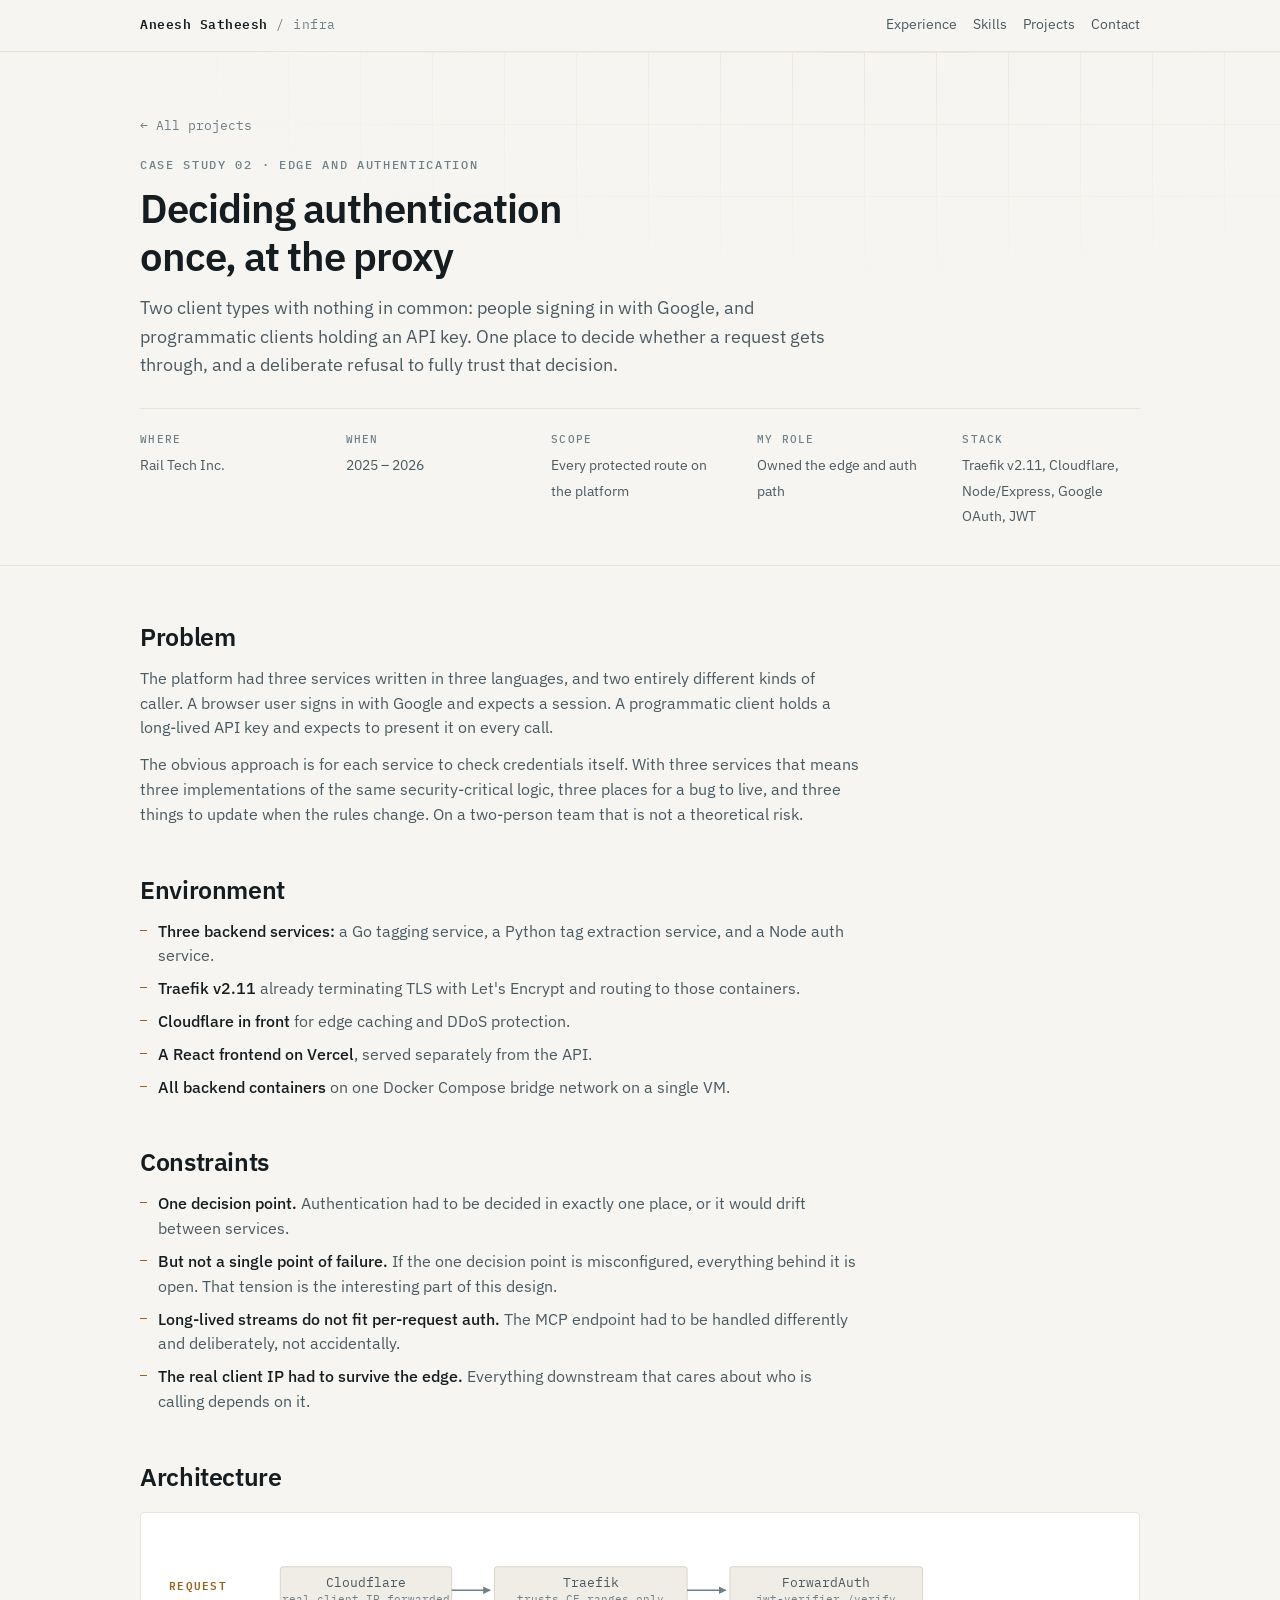
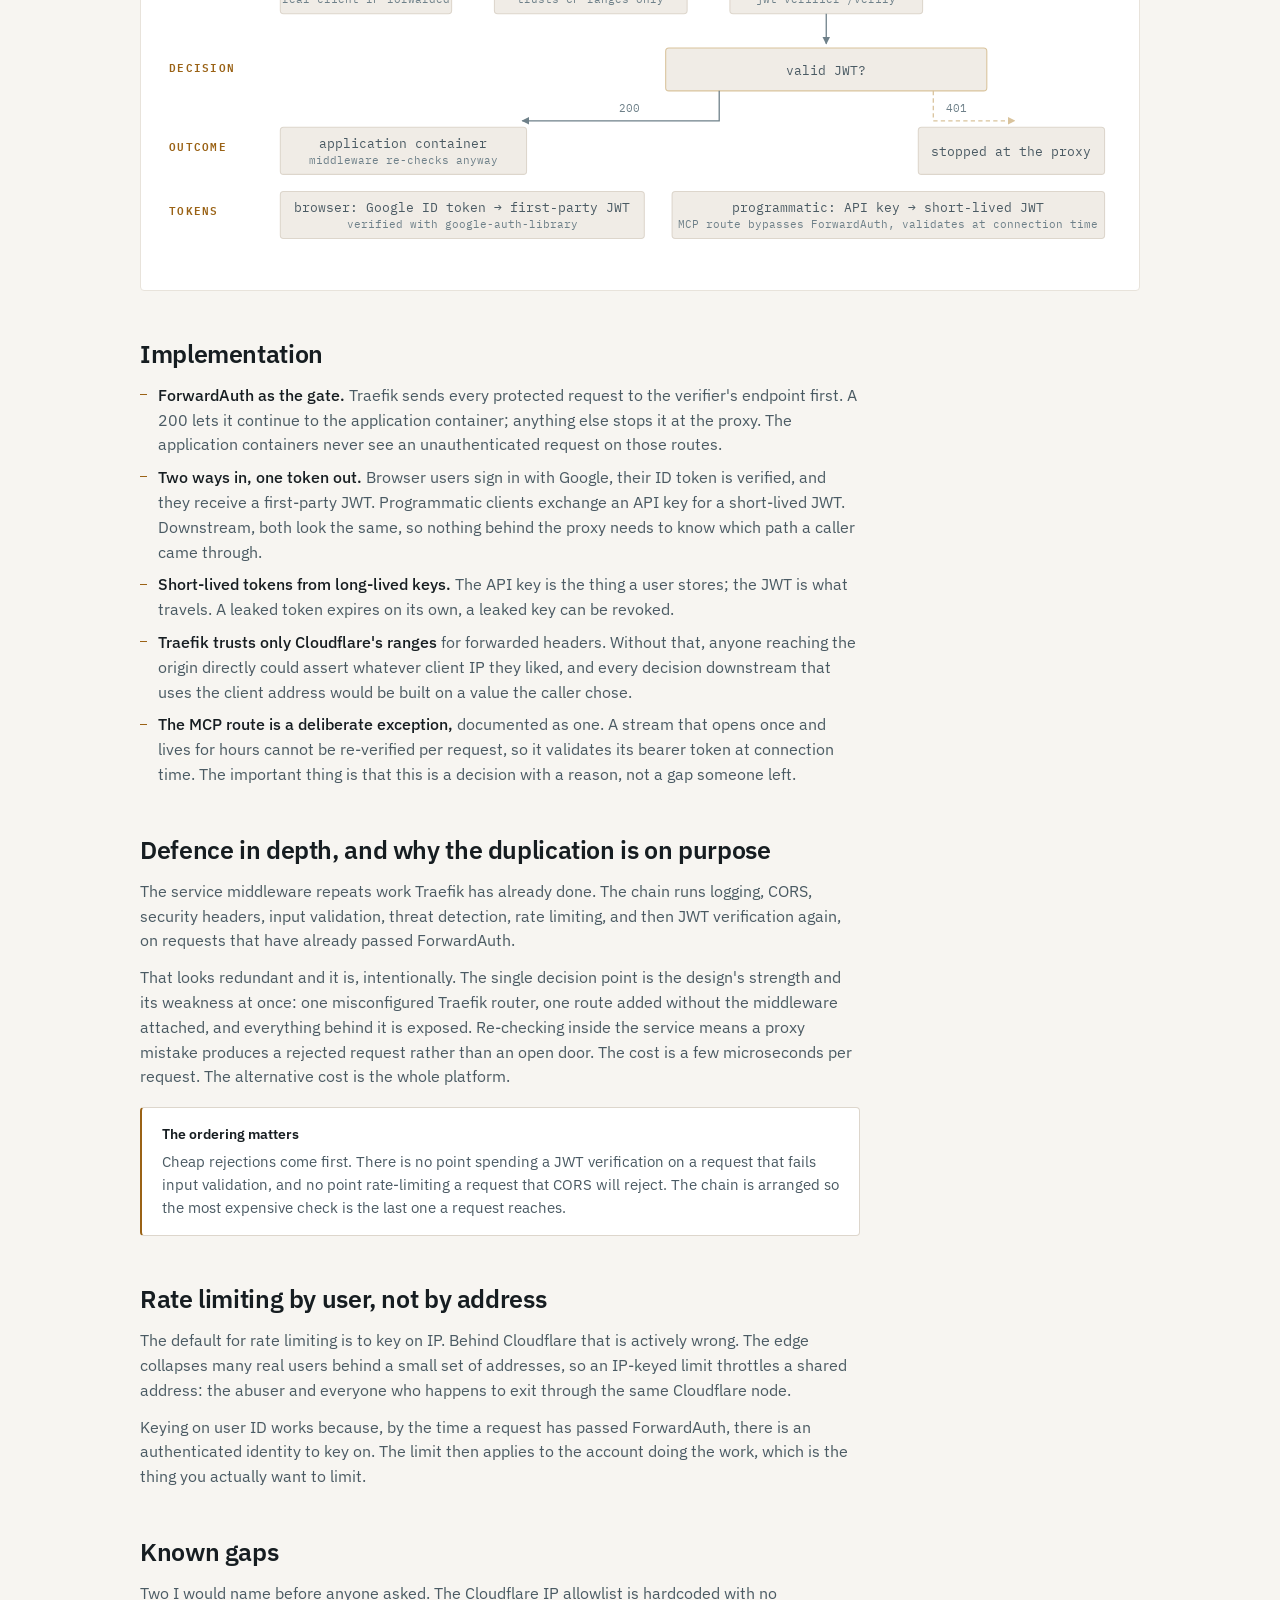
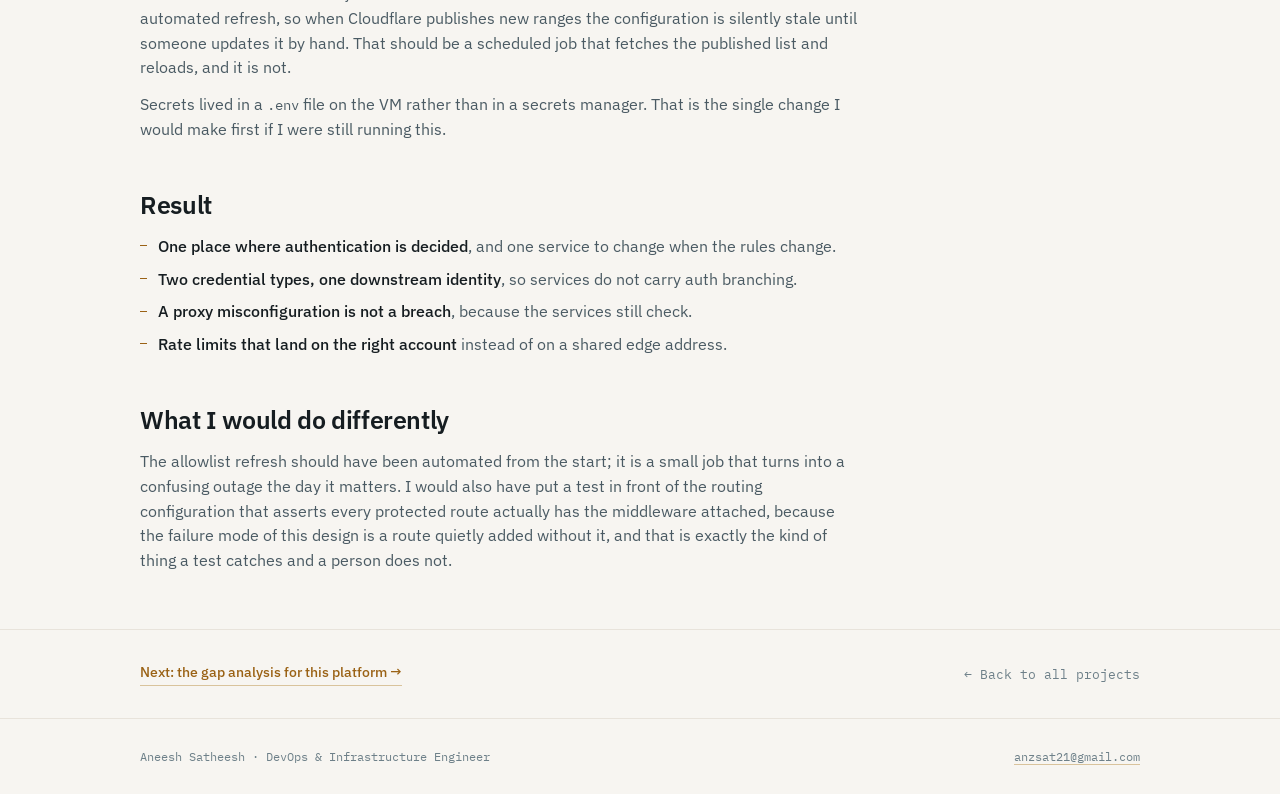
==== case-studies/edge-auth.html @ 5789ad3b "Rewrite portfolio v2" ====
<!doctype html>
<html lang="en">
<head>
<meta charset="utf-8">
<meta name="viewport" content="width=device-width, initial-scale=1, viewport-fit=cover">
<title>Edge-to-service authentication — Aneesh Satheesh</title>
<meta name="description" content="Case study: authenticating browser users and programmatic clients once at the proxy with Traefik ForwardAuth, behind Cloudflare, without trusting the edge blindly.">
<link rel="icon" href="data:image/svg+xml,%3Csvg xmlns='http://www.w3.org/2000/svg' viewBox='0 0 32 32'%3E%3Crect width='32' height='32' rx='5' fill='%230e1418'/%3E%3Cpath d='M7 11l5 5-5 5' fill='none' stroke='%23e0a458' stroke-width='2.4' stroke-linecap='round' stroke-linejoin='round'/%3E%3Cpath d='M15 21h10' stroke='%23e0a458' stroke-width='2.4' stroke-linecap='round'/%3E%3C/svg%3E">
<link rel="preconnect" href="https://fonts.googleapis.com">
<link rel="preconnect" href="https://fonts.gstatic.com" crossorigin>
<link rel="stylesheet" href="https://fonts.googleapis.com/css2?family=IBM+Plex+Mono:wght@400;500;600&family=IBM+Plex+Sans:wght@400;500;600;700&display=swap">
<link rel="stylesheet" href="../assets/style.css">
<style>
  .dg-box  { fill: var(--surface-2); stroke: var(--line); stroke-width: 1; rx: 3; }
  .dg-txt  { fill: var(--text-dim); font-family: var(--mono); font-size: 12px; }
  .dg-sub  { fill: var(--text-mute); font-family: var(--mono); font-size: 10.5px; }
  .dg-lane { fill: var(--sand); font-family: var(--mono); font-size: 10px; letter-spacing: .12em; font-weight: 600; }
  .dg-line { stroke: var(--text-mute); stroke-width: 1.2; fill: none; }
  .dg-dash { stroke: var(--sand-dim); stroke-width: 1.2; fill: none; stroke-dasharray: 4 3; }
  .dg-note { fill: var(--text-mute); font-family: var(--mono); font-size: 10.5px; }
</style>
</head>
<body>

<a class="skip" href="#main">Skip to content</a>

<nav class="nav">
  <div class="wrap">
    <a class="nav-id" href="../index.html">Aneesh Satheesh <span>/ infra</span></a>
    <div class="nav-links">
      <a href="../index.html#experience">Experience</a>
      <a href="../index.html#skills">Skills</a>
      <a href="../index.html#projects">Projects</a>
      <a href="../index.html#contact">Contact</a>
    </div>
  </div>
</nav>

<main id="main">

<section class="hero cs-hero">
  <div class="wrap">
    <a class="back" href="../index.html#projects">&larr; All projects</a>
    <p class="eyebrow">Case study 02 &middot; Edge and authentication</p>
    <h1>Deciding authentication once, at the proxy</h1>
    <p class="lede">
      Two client types with nothing in common: people signing in with Google, and programmatic
      clients holding an API key. One place to decide whether a request gets through, and a
      deliberate refusal to fully trust that decision.
    </p>

    <div class="cs-facts">
      <div><b>Where</b><span>Rail Tech Inc.</span></div>
      <div><b>When</b><span>2025 &ndash; 2026</span></div>
      <div><b>Scope</b><span>Every protected route on the platform</span></div>
      <div><b>My role</b><span>Owned the edge and auth path</span></div>
      <div><b>Stack</b><span>Traefik v2.11, Cloudflare, Node/Express, Google OAuth, JWT</span></div>
    </div>
  </div>
</section>

<section class="cs-body">
  <div class="wrap">

    <div class="cs-block">
      <h2>Problem</h2>
      <p>
        The platform had three services written in three languages, and two entirely different
        kinds of caller. A browser user signs in with Google and expects a session. A programmatic
        client holds a long-lived API key and expects to present it on every call.
      </p>
      <p>
        The obvious approach is for each service to check credentials itself. With three services
        that means three implementations of the same security-critical logic, three places for a
        bug to live, and three things to update when the rules change. On a two-person team that
        is not a theoretical risk.
      </p>
    </div>

    <div class="cs-block">
      <h2>Environment</h2>
      <ul>
        <li><strong>Three backend services:</strong> a Go tagging service, a Python tag extraction service, and a Node auth service.</li>
        <li><strong>Traefik v2.11</strong> already terminating TLS with Let's Encrypt and routing to those containers.</li>
        <li><strong>Cloudflare in front</strong> for edge caching and DDoS protection.</li>
        <li><strong>A React frontend on Vercel</strong>, served separately from the API.</li>
        <li><strong>All backend containers</strong> on one Docker Compose bridge network on a single VM.</li>
      </ul>
    </div>

    <div class="cs-block">
      <h2>Constraints</h2>
      <ul>
        <li><strong>One decision point.</strong> Authentication had to be decided in exactly one place, or it would drift between services.</li>
        <li><strong>But not a single point of failure.</strong> If the one decision point is misconfigured, everything behind it is open. That tension is the interesting part of this design.</li>
        <li><strong>Long-lived streams do not fit per-request auth.</strong> The MCP endpoint had to be handled differently and deliberately, not accidentally.</li>
        <li><strong>The real client IP had to survive the edge.</strong> Everything downstream that cares about who is calling depends on it.</li>
      </ul>
    </div>

    <div class="cs-block cs-wide">
      <h2>Architecture</h2>

      <div class="diagram-box" style="margin-top:20px">
        <div class="diagram-scroll">
          <svg viewBox="0 0 880 300" role="img" aria-labelledby="eat ead">
            <title id="eat">ForwardAuth request flow</title>
            <desc id="ead">A request arrives from Cloudflare into Traefik. Traefik forwards it to the jwt-verifier service's verify endpoint before routing. A 200 response lets the request continue to the application container; a 401 stops it at the proxy. Browser users obtain a JWT by signing in with Google; programmatic clients exchange an API key for a short-lived JWT. The MCP route bypasses ForwardAuth and validates its bearer token at connection time instead.</desc>
            <defs>
              <marker id="ea" viewBox="0 0 10 10" refX="9" refY="5" markerWidth="6" markerHeight="6" orient="auto-start-reverse">
                <path d="M0 0 L10 5 L0 10 z" style="fill: var(--text-mute)"/>
              </marker>
              <marker id="eb" viewBox="0 0 10 10" refX="9" refY="5" markerWidth="6" markerHeight="6" orient="auto-start-reverse">
                <path d="M0 0 L10 5 L0 10 z" style="fill: var(--sand-dim)"/>
              </marker>
            </defs>

            <text class="dg-lane" x="0" y="46">REQUEST</text>
            <rect class="dg-box" x="104" y="24" width="160" height="44"/>
            <text class="dg-txt" x="184" y="43" text-anchor="middle">Cloudflare</text>
            <text class="dg-sub" x="184" y="58" text-anchor="middle">real client IP forwarded</text>

            <path class="dg-line" d="M264 46 H300" marker-end="url(#ea)"/>
            <rect class="dg-box" x="304" y="24" width="180" height="44"/>
            <text class="dg-txt" x="394" y="43" text-anchor="middle">Traefik</text>
            <text class="dg-sub" x="394" y="58" text-anchor="middle">trusts CF ranges only</text>

            <path class="dg-line" d="M484 46 H520" marker-end="url(#ea)"/>
            <rect class="dg-box" x="524" y="24" width="180" height="44"/>
            <text class="dg-txt" x="614" y="43" text-anchor="middle">ForwardAuth</text>
            <text class="dg-sub" x="614" y="58" text-anchor="middle">jwt-verifier /verify</text>

            <path class="dg-line" d="M614 68 V96" marker-end="url(#ea)"/>
            <text class="dg-lane" x="0" y="122">DECISION</text>
            <rect class="dg-box" x="464" y="100" width="300" height="40" style="stroke: var(--sand-dim)"/>
            <text class="dg-txt" x="614" y="125" text-anchor="middle">valid JWT?</text>

            <path class="dg-line" d="M514 140 V168 H330" marker-end="url(#ea)"/>
            <text class="dg-note" x="420" y="160">200</text>
            <path class="dg-dash" d="M714 140 V168 H790" marker-end="url(#eb)"/>
            <text class="dg-note" x="726" y="160">401</text>

            <text class="dg-lane" x="0" y="196">OUTCOME</text>
            <rect class="dg-box" x="104" y="174" width="230" height="44"/>
            <text class="dg-txt" x="219" y="193" text-anchor="middle">application container</text>
            <text class="dg-sub" x="219" y="208" text-anchor="middle">middleware re-checks anyway</text>

            <rect class="dg-box" x="700" y="174" width="174" height="44"/>
            <text class="dg-txt" x="787" y="201" text-anchor="middle">stopped at the proxy</text>

            <text class="dg-lane" x="0" y="256">TOKENS</text>
            <rect class="dg-box" x="104" y="234" width="340" height="44"/>
            <text class="dg-txt" x="274" y="253" text-anchor="middle">browser: Google ID token &rarr; first-party JWT</text>
            <text class="dg-sub" x="274" y="268" text-anchor="middle">verified with google-auth-library</text>

            <rect class="dg-box" x="470" y="234" width="404" height="44"/>
            <text class="dg-txt" x="672" y="253" text-anchor="middle">programmatic: API key &rarr; short-lived JWT</text>
            <text class="dg-sub" x="672" y="268" text-anchor="middle">MCP route bypasses ForwardAuth, validates at connection time</text>
          </svg>
        </div>
      </div>
    </div>

    <div class="cs-block">
      <h2>Implementation</h2>
      <ul>
        <li><strong>ForwardAuth as the gate.</strong> Traefik sends every protected request to the verifier's endpoint first. A 200 lets it continue to the application container; anything else stops it at the proxy. The application containers never see an unauthenticated request on those routes.</li>
        <li><strong>Two ways in, one token out.</strong> Browser users sign in with Google, their ID token is verified, and they receive a first-party JWT. Programmatic clients exchange an API key for a short-lived JWT. Downstream, both look the same, so nothing behind the proxy needs to know which path a caller came through.</li>
        <li><strong>Short-lived tokens from long-lived keys.</strong> The API key is the thing a user stores; the JWT is what travels. A leaked token expires on its own, a leaked key can be revoked.</li>
        <li><strong>Traefik trusts only Cloudflare's ranges</strong> for forwarded headers. Without that, anyone reaching the origin directly could assert whatever client IP they liked, and every decision downstream that uses the client address would be built on a value the caller chose.</li>
        <li><strong>The MCP route is a deliberate exception,</strong> documented as one. A stream that opens once and lives for hours cannot be re-verified per request, so it validates its bearer token at connection time. The important thing is that this is a decision with a reason, not a gap someone left.</li>
      </ul>
    </div>

    <div class="cs-block">
      <h2>Defence in depth, and why the duplication is on purpose</h2>
      <p>
        The service middleware repeats work Traefik has already done. The chain runs logging,
        CORS, security headers, input validation, threat detection, rate limiting, and then JWT
        verification again, on requests that have already passed ForwardAuth.
      </p>
      <p>
        That looks redundant and it is, intentionally. The single decision point is the design's
        strength and its weakness at once: one misconfigured Traefik router, one route added
        without the middleware attached, and everything behind it is exposed. Re-checking inside
        the service means a proxy mistake produces a rejected request rather than an open door.
        The cost is a few microseconds per request. The alternative cost is the whole platform.
      </p>
      <div class="callout">
        <b>The ordering matters</b>
        Cheap rejections come first. There is no point spending a JWT verification on a request
        that fails input validation, and no point rate-limiting a request that CORS will reject.
        The chain is arranged so the most expensive check is the last one a request reaches.
      </div>
    </div>

    <div class="cs-block">
      <h2>Rate limiting by user, not by address</h2>
      <p>
        The default for rate limiting is to key on IP. Behind Cloudflare that is actively wrong.
        The edge collapses many real users behind a small set of addresses, so an IP-keyed limit
        throttles a shared address: the abuser and everyone who happens to exit through the same
        Cloudflare node.
      </p>
      <p>
        Keying on user ID works because, by the time a request has passed ForwardAuth, there is
        an authenticated identity to key on. The limit then applies to the account doing the
        work, which is the thing you actually want to limit.
      </p>
    </div>

    <div class="cs-block">
      <h2>Known gaps</h2>
      <p>
        Two I would name before anyone asked. The Cloudflare IP allowlist is hardcoded with no
        automated refresh, so when Cloudflare publishes new ranges the configuration is silently
        stale until someone updates it by hand. That should be a scheduled job that fetches the
        published list and reloads, and it is not.
      </p>
      <p>
        Secrets lived in a <code>.env</code> file on the VM rather than in a secrets manager.
        That is the single change I would make first if I were still running this.
      </p>
    </div>

    <div class="cs-block">
      <h2>Result</h2>
      <ul>
        <li><strong>One place where authentication is decided</strong>, and one service to change when the rules change.</li>
        <li><strong>Two credential types, one downstream identity</strong>, so services do not carry auth branching.</li>
        <li><strong>A proxy misconfiguration is not a breach</strong>, because the services still check.</li>
        <li><strong>Rate limits that land on the right account</strong> instead of on a shared edge address.</li>
      </ul>
    </div>

    <div class="cs-block">
      <h2>What I would do differently</h2>
      <p>
        The allowlist refresh should have been automated from the start; it is a small job that
        turns into a confusing outage the day it matters. I would also have put a test in front
        of the routing configuration that asserts every protected route actually has the
        middleware attached, because the failure mode of this design is a route quietly added
        without it, and that is exactly the kind of thing a test catches and a person does not.
      </p>
    </div>

  </div>
</section>

<section class="cs-next">
  <div class="wrap">
    <a class="cs-link" href="platform-gaps.html">Next: the gap analysis for this platform &rarr;</a>
    <a class="back" style="margin:0" href="../index.html#projects">&larr; Back to all projects</a>
  </div>
</section>

</main>

<footer class="foot">
  <div class="wrap">
    <span>Aneesh Satheesh &middot; DevOps &amp; Infrastructure Engineer</span>
    <span><a href="mailto:anzsat21@gmail.com">anzsat21@gmail.com</a></span>
  </div>
</footer>

</body>
</html>
---- assets/style.css ----
/* ------------------------------------------------------------------
   aneeshsatheesh.dev / socialp630.github.io
   Shared stylesheet. No build step, no framework.
   ------------------------------------------------------------------ */

/* ---- tokens: dark is the designed default, light is a full set ---- */
:root {
  color-scheme: dark;

  --ink:        #0e1418;   /* page ground, near-black with a blue-green bias */
  --surface:    #141c21;
  --surface-2:  #1a242a;
  --line:       #25333a;
  --line-soft:  #1d282e;

  --text:       #e7eef1;
  --text-dim:   #a3b3bc;
  --text-mute:  #71858f;

  --sand:       #e0a458;   /* single accent, spent sparingly */
  --sand-dim:   #8a6733;
  --teal:       #5cb3a4;   /* evidence / production depth */
  --teal-dim:   #2f5c56;

  --radius:     4px;
  --maxw:       1080px;
  --gutter:     clamp(16px, 4vw, 40px);

  --sans: "IBM Plex Sans", ui-sans-serif, system-ui, -apple-system, "Segoe UI", Roboto, sans-serif;
  --mono: "IBM Plex Mono", ui-monospace, SFMono-Regular, "SF Mono", Menlo, Consolas, monospace;
}

:root[data-theme="light"] {
  color-scheme: light;
  --ink:        #f7f5f1;
  --surface:    #ffffff;
  --surface-2:  #f0ece6;
  --line:       #ddd6cc;
  --line-soft:  #e8e3db;
  --text:       #161d21;
  --text-dim:   #4a5a63;
  --text-mute:  #6e8089;
  --sand:       #9a6215;
  --sand-dim:   #d9c39c;
  --teal:       #1f6f63;
  --teal-dim:   #b6d6cf;
}

@media (prefers-color-scheme: light) {
  :root:not([data-theme="dark"]) {
    color-scheme: light;
    --ink:        #f7f5f1;
    --surface:    #ffffff;
    --surface-2:  #f0ece6;
    --line:       #ddd6cc;
    --line-soft:  #e8e3db;
    --text:       #161d21;
    --text-dim:   #4a5a63;
    --text-mute:  #6e8089;
    --sand:       #9a6215;
    --sand-dim:   #d9c39c;
    --teal:       #1f6f63;
    --teal-dim:   #b6d6cf;
  }
}

/* ---- base ---- */
*, *::before, *::after { box-sizing: border-box; }

html { scroll-behavior: smooth; }
@media (prefers-reduced-motion: reduce) {
  html { scroll-behavior: auto; }
  *, *::before, *::after { animation-duration: .01ms !important; transition-duration: .01ms !important; }
}

body {
  margin: 0;
  background: var(--ink);
  color: var(--text);
  font-family: var(--sans);
  font-size: 16px;
  line-height: 1.6;
  -webkit-font-smoothing: antialiased;
}

a { color: var(--text); text-decoration-color: var(--sand-dim); text-underline-offset: 3px; }
a:hover { text-decoration-color: var(--sand); }
:focus-visible { outline: 2px solid var(--sand); outline-offset: 3px; border-radius: 2px; }

h1, h2, h3, h4 { margin: 0; text-wrap: balance; line-height: 1.2; font-weight: 600; letter-spacing: -0.015em; }

p { margin: 0; }

ul { margin: 0; padding: 0; list-style: none; }

code, kbd { font-family: var(--mono); font-size: .875em; }

/* ---- layout scaffolding ---- */
.wrap {
  width: 100%;
  max-width: var(--maxw);
  margin-inline: auto;
  padding-inline: var(--gutter);
}

section { border-top: 1px solid var(--line-soft); }
section > .wrap { padding-block: clamp(48px, 7vw, 84px); }

.eyebrow {
  font-family: var(--mono);
  font-size: 12px;
  font-weight: 500;
  letter-spacing: .14em;
  text-transform: uppercase;
  color: var(--text-mute);
  margin-bottom: 10px;
}

.section-head { margin-bottom: clamp(24px, 4vw, 40px); max-width: 68ch; }
.section-head h2 { font-size: clamp(22px, 3vw, 30px); }
.section-head p { color: var(--text-dim); margin-top: 12px; }

.lede { font-size: clamp(16px, 1.6vw, 17.5px); color: var(--text-dim); max-width: 66ch; }
.lede + .lede { margin-top: 14px; }

/* ---- skip link ---- */
.skip {
  position: absolute; left: -9999px; top: 0;
  background: var(--sand); color: #16110a;
  padding: 10px 16px; z-index: 100; font-weight: 600;
}
.skip:focus { left: 0; }

/* ---- top nav ---- */
.nav {
  position: sticky;
  top: env(safe-area-inset-top, 0px);
  z-index: 40;
  background: color-mix(in srgb, var(--ink) 90%, transparent);
  backdrop-filter: blur(10px);
  border-bottom: 1px solid var(--line-soft);
}
.nav .wrap {
  display: flex; align-items: center; gap: 18px;
  padding-block: 12px; flex-wrap: wrap;
}
.nav-id {
  font-family: var(--mono); font-size: 13px; font-weight: 600;
  letter-spacing: .04em; text-decoration: none; white-space: nowrap;
}
.nav-id span { color: var(--text-mute); font-weight: 400; }
.nav-links { display: flex; gap: 16px; flex-wrap: wrap; margin-left: auto; }
.nav-links a {
  font-size: 13.5px; color: var(--text-dim); text-decoration: none;
  padding-block: 2px; border-bottom: 1px solid transparent;
}
.nav-links a:hover { color: var(--text); border-bottom-color: var(--sand); }
@media (max-width: 720px) { .nav-links { display: none; } }

/* ---- hero ---- */
.hero { border-top: 0; position: relative; overflow: hidden; }
.hero::before {
  content: ""; position: absolute; inset: 0;
  background-image:
    linear-gradient(to right, var(--line-soft) 1px, transparent 1px),
    linear-gradient(to bottom, var(--line-soft) 1px, transparent 1px);
  background-size: 72px 72px;
  mask-image: radial-gradient(ellipse 80% 60% at 70% 0%, #000 0%, transparent 75%);
  opacity: .8; pointer-events: none;
}
.hero > .wrap { position: relative; padding-block: clamp(44px, 7vw, 76px) clamp(36px, 5vw, 56px); }

.hero h1 {
  font-size: clamp(34px, 6.2vw, 58px);
  letter-spacing: -0.03em;
  margin-bottom: 8px;
}
.hero-role {
  font-family: var(--mono);
  font-size: clamp(14px, 2vw, 16px);
  font-weight: 500;
  color: var(--sand);
  letter-spacing: .02em;
  margin-bottom: 22px;
}
.hero-pitch { font-size: clamp(16.5px, 1.9vw, 19px); color: var(--text-dim); max-width: 60ch; line-height: 1.58; }
.hero-pitch strong { color: var(--text); font-weight: 500; }

.hero-meta {
  margin-top: 22px; display: flex; gap: 8px 18px; flex-wrap: wrap;
  font-family: var(--mono); font-size: 12.5px; color: var(--text-mute);
}
.hero-meta b { color: var(--text-dim); font-weight: 500; }

/* tech chips under hero */
.chips { display: flex; flex-wrap: wrap; gap: 7px; margin-top: 22px; }
.chip {
  font-family: var(--mono); font-size: 12px; letter-spacing: .02em;
  padding: 4px 9px; border: 1px solid var(--line); border-radius: var(--radius);
  color: var(--text-dim); background: var(--surface);
}

/* buttons */
.actions { display: flex; flex-wrap: wrap; gap: 10px; margin-top: 28px; }
.btn {
  display: inline-flex; align-items: center; gap: 8px;
  font-size: 14.5px; font-weight: 500; text-decoration: none;
  padding: 10px 16px; border-radius: var(--radius);
  border: 1px solid var(--line); background: var(--surface); color: var(--text);
  transition: border-color .15s ease, background .15s ease;
}
.btn:hover { border-color: var(--text-mute); background: var(--surface-2); }
.btn-primary {
  background: var(--sand); border-color: var(--sand); color: #16110a; font-weight: 600;
}
.btn-primary:hover { background: #eab265; border-color: #eab265; }
.btn svg { width: 15px; height: 15px; flex: none; }

/* ---- snapshot stat strip ---- */
.stats {
  display: grid; gap: 1px; background: var(--line-soft);
  border: 1px solid var(--line-soft); border-radius: var(--radius); overflow: hidden;
  grid-template-columns: repeat(auto-fit, minmax(200px, 1fr));
}
.stat { background: var(--ink); padding: 18px 20px; }
.stat b {
  display: block; font-family: var(--mono); font-size: 19px; font-weight: 600;
  color: var(--sand); letter-spacing: -0.01em; margin-bottom: 4px;
  font-variant-numeric: tabular-nums;
}
.stat span { display: block; font-size: 13.5px; color: var(--text-dim); line-height: 1.45; }

/* ---- timeline ---- */
.timeline { position: relative; display: grid; gap: 0; }
.tl-item {
  position: relative;
  padding: 0 0 32px 30px;
  border-left: 1px solid var(--line);
}
.tl-item:last-child { border-left-color: transparent; padding-bottom: 0; }
.tl-item::before {
  content: ""; position: absolute; left: -5px; top: 7px;
  width: 9px; height: 9px; border-radius: 50%;
  background: var(--ink); border: 2px solid var(--text-mute);
}
.tl-item.is-eng::before { border-color: var(--sand); background: var(--sand); }
.tl-when {
  font-family: var(--mono); font-size: 12px; letter-spacing: .04em;
  color: var(--text-mute); text-transform: uppercase;
}
.tl-role { font-size: 18px; margin: 6px 0 2px; }
.tl-org { font-size: 14px; color: var(--text-dim); margin-bottom: 12px; }
.tl-org em { font-style: normal; color: var(--text-mute); }
.tl-body { color: var(--text-dim); font-size: 15px; max-width: 70ch; }
.tl-body li { position: relative; padding-left: 16px; margin-bottom: 6px; }
.tl-body li::before {
  content: ""; position: absolute; left: 0; top: .68em;
  width: 5px; height: 1px; background: var(--text-mute);
}
.tl-tags { margin-top: 14px; }

/* the interval block reads differently on purpose */
.tl-item.is-interval { opacity: .95; }
.tl-item.is-interval .tl-role { color: var(--text-dim); font-weight: 500; font-size: 16.5px; }

/* ---- skills ---- */
.depth-key {
  display: flex; flex-wrap: wrap; gap: 14px 22px; margin-bottom: 26px;
  font-size: 13px; color: var(--text-dim);
}
.depth-key div { display: flex; align-items: center; gap: 8px; }

.dot { width: 9px; height: 9px; border-radius: 2px; flex: none; }
.dot-prod { background: var(--teal); }
.dot-work { background: transparent; border: 1.5px solid var(--sand); }
.dot-fam  { background: transparent; border: 1.5px dashed var(--text-mute); }

.skill-groups { display: grid; gap: 14px; grid-template-columns: repeat(auto-fit, minmax(290px, 1fr)); }
.skill-group {
  border: 1px solid var(--line-soft); border-radius: var(--radius);
  background: var(--surface); padding: 18px 20px;
}
.skill-group h3 {
  font-family: var(--mono); font-size: 12px; letter-spacing: .12em;
  text-transform: uppercase; color: var(--text-mute); font-weight: 500; margin-bottom: 12px;
}
.skill-group.is-wide { grid-column: 1 / -1; }
.skill-list { display: flex; flex-wrap: wrap; gap: 6px; }
.sk {
  display: inline-flex; align-items: center; gap: 7px;
  font-size: 13px; padding: 4px 10px; border-radius: var(--radius);
  border: 1px solid transparent; font-family: var(--mono); letter-spacing: .01em;
}
.sk-prod { background: color-mix(in srgb, var(--teal) 13%, transparent); border-color: var(--teal-dim); color: var(--text); }
.sk-work { background: transparent; border-color: var(--sand-dim); color: var(--text-dim); }
.sk-fam  { background: transparent; border-style: dashed; border-color: var(--line); color: var(--text-mute); }
.sk-note { font-size: 13px; color: var(--text-mute); margin-top: 20px; max-width: 72ch; }


/* currently-building block */
.sk-learn { background: transparent; border-style: dashed; border-color: var(--sand-dim); color: var(--text-dim); }
.learning {
  margin-top: 26px; border: 1px dashed var(--line);
  border-radius: var(--radius); padding: 18px 20px; background: transparent;
}
.learning h3 {
  font-family: var(--mono); font-size: 12px; letter-spacing: .12em;
  text-transform: uppercase; color: var(--sand); font-weight: 600; margin-bottom: 6px;
}
.learning p { font-size: 13.5px; color: var(--text-mute); margin-bottom: 12px; max-width: 70ch; }

/* ---- capability pipeline ---- */
.pipeline { display: grid; gap: 1px; background: var(--line-soft);
  border: 1px solid var(--line-soft); border-radius: var(--radius); overflow: hidden;
  grid-template-columns: repeat(auto-fit, minmax(178px, 1fr)); }
.stage { background: var(--surface); padding: 16px 18px; }
.stage h3 {
  font-family: var(--mono); font-size: 12.5px; letter-spacing: .1em; text-transform: uppercase;
  color: var(--sand); margin-bottom: 10px; font-weight: 600;
}
.stage li { font-size: 13px; color: var(--text-dim); padding-left: 12px; position: relative; margin-bottom: 5px; line-height: 1.45; }
.stage li::before { content: ""; position: absolute; left: 0; top: .62em; width: 4px; height: 1px; background: var(--text-mute); }

/* ---- diagram ---- */
.diagram-box { border: 1px solid var(--line-soft); border-radius: var(--radius); background: var(--surface); padding: clamp(16px, 3vw, 28px); }
.diagram-scroll { overflow-x: auto; }
.diagram-scroll svg { display: block; min-width: 660px; max-width: 100%; height: auto; margin-inline: auto; }
.diagram-legend { display: grid; gap: 12px; margin-top: 24px; grid-template-columns: repeat(auto-fit, minmax(230px, 1fr)); }
.diagram-legend div { font-size: 13.5px; color: var(--text-dim); }
.diagram-legend b { display: block; color: var(--text); font-family: var(--mono); font-size: 12.5px; letter-spacing: .04em; margin-bottom: 3px; font-weight: 500; }

/* ---- projects ---- */
.projects { display: grid; gap: 16px; }
.project {
  border: 1px solid var(--line-soft); border-radius: var(--radius);
  background: var(--surface); padding: clamp(18px, 3vw, 26px);
}
.project-top { display: flex; align-items: baseline; gap: 12px; flex-wrap: wrap; margin-bottom: 4px; }
.project h3 { font-size: 18.5px; }
.tag {
  font-family: var(--mono); font-size: 10.5px; letter-spacing: .1em; text-transform: uppercase;
  padding: 3px 8px; border-radius: 2px; font-weight: 600; white-space: nowrap;
}
.tag-pro { background: color-mix(in srgb, var(--teal) 16%, transparent); color: var(--teal); border: 1px solid var(--teal-dim); }
.tag-lab { background: transparent; color: var(--text-mute); border: 1px dashed var(--line); }
.project-where { font-family: var(--mono); font-size: 12px; color: var(--text-mute); margin-bottom: 16px; }

.pgrid { display: grid; gap: 14px 28px; grid-template-columns: repeat(auto-fit, minmax(250px, 1fr)); }
.pblock h4 {
  font-family: var(--mono); font-size: 11px; letter-spacing: .12em; text-transform: uppercase;
  color: var(--text-mute); font-weight: 500; margin-bottom: 5px;
}
.pblock p, .pblock li { font-size: 14.5px; color: var(--text-dim); line-height: 1.55; }
.pblock li { padding-left: 14px; position: relative; margin-bottom: 4px; }
.pblock li::before { content: ""; position: absolute; left: 0; top: .66em; width: 5px; height: 1px; background: var(--text-mute); }

.project-foot {
  display: flex; flex-wrap: wrap; align-items: center; gap: 10px 18px;
  margin-top: 20px; padding-top: 16px; border-top: 1px solid var(--line-soft);
}
.evidence {
  display: inline-flex; align-items: center; gap: 7px;
  font-family: var(--mono); font-size: 12.5px; color: var(--teal);
  text-decoration: none; border-bottom: 1px solid var(--teal-dim); padding-bottom: 1px;
}
.evidence:hover { border-bottom-color: var(--teal); }
.evidence svg { width: 13px; height: 13px; flex: none; }
.cs-link {
  display: inline-flex; align-items: center; gap: 7px;
  font-size: 13.5px; font-weight: 500; text-decoration: none; color: var(--sand);
  border-bottom: 1px solid var(--sand-dim); padding-bottom: 1px;
}
.cs-link:hover { border-bottom-color: var(--sand); }

/* ---- troubleshooting ---- */
.faults { display: grid; gap: 1px; background: var(--line-soft); border: 1px solid var(--line-soft); border-radius: var(--radius); overflow: hidden; }
.fault { background: var(--surface); padding: 18px 20px; }
.fault-sym { font-size: 15.5px; font-weight: 600; margin-bottom: 14px; display: flex; gap: 10px; align-items: baseline; }
.fault-sym::before {
  content: "SYMPTOM"; font-family: var(--mono); font-size: 10px; letter-spacing: .12em;
  color: var(--sand); font-weight: 600; flex: none; padding-top: 2px;
}
.fault-steps { display: grid; gap: 10px 24px; grid-template-columns: repeat(auto-fit, minmax(210px, 1fr)); }
.fault-steps > div { font-size: 14px; color: var(--text-dim); line-height: 1.5; }
.fault-steps b {
  display: block; font-family: var(--mono); font-size: 10.5px; letter-spacing: .12em;
  text-transform: uppercase; color: var(--text-mute); font-weight: 500; margin-bottom: 3px;
}
.fault-foot { margin-top: 14px; }

/* ---- principles ---- */
.principles { display: grid; gap: 16px 32px; grid-template-columns: repeat(auto-fit, minmax(280px, 1fr)); }
.principle { border-left: 2px solid var(--line); padding-left: 16px; }
.principle h3 { font-size: 15.5px; margin-bottom: 5px; }
.principle p { font-size: 14.5px; color: var(--text-dim); }

/* ---- credentials ---- */
.creds { display: grid; gap: 14px; grid-template-columns: repeat(auto-fit, minmax(280px, 1fr)); }
.cred { border: 1px solid var(--line-soft); border-radius: var(--radius); background: var(--surface); padding: 18px 20px; }
.cred h3 { font-size: 16px; margin-bottom: 4px; }
.cred .issuer { font-size: 14px; color: var(--text-dim); }
.cred .when { font-family: var(--mono); font-size: 12px; color: var(--text-mute); margin-top: 6px; display: block; }
.cred a { font-size: 13px; color: var(--teal); display: inline-block; margin-top: 10px; text-decoration-color: var(--teal-dim); }

/* ---- repos ---- */
.repos { display: grid; gap: 14px; grid-template-columns: repeat(auto-fit, minmax(300px, 1fr)); }
.repo { border: 1px solid var(--line-soft); border-radius: var(--radius); background: var(--surface); padding: 18px 20px; }
.repo h3 { font-family: var(--mono); font-size: 15px; font-weight: 600; margin-bottom: 8px; }
.repo h3 a { text-decoration: none; }
.repo h3 a:hover { color: var(--sand); }
.repo p { font-size: 14px; color: var(--text-dim); margin-bottom: 10px; }
.repo .why { font-size: 13.5px; color: var(--text-mute); }
.repo-soon { border-style: dashed; background: transparent; }

/* ---- contact ---- */
.contact-grid { display: grid; gap: 28px; grid-template-columns: repeat(auto-fit, minmax(260px, 1fr)); align-items: start; }
.contact-list { display: grid; gap: 12px; }
.contact-list div { display: flex; gap: 12px; align-items: baseline; font-size: 15px; }
.contact-list b {
  font-family: var(--mono); font-size: 11px; letter-spacing: .1em; text-transform: uppercase;
  color: var(--text-mute); font-weight: 500; min-width: 66px; flex: none;
}
.contact-list a { color: var(--text); word-break: break-word; }

/* ---- footer ---- */
.foot { border-top: 1px solid var(--line-soft); }
.foot .wrap {
  padding-block: 28px; display: flex; gap: 12px 24px; flex-wrap: wrap;
  justify-content: space-between; font-family: var(--mono); font-size: 12px; color: var(--text-mute);
}
.foot a { color: var(--text-mute); }

/* ---- case study pages ---- */
.cs-hero { border-top: 0; }
.cs-hero > .wrap { padding-block: clamp(36px, 6vw, 60px) clamp(24px, 4vw, 36px); }
.back {
  display: inline-flex; align-items: center; gap: 7px; font-family: var(--mono);
  font-size: 12.5px; color: var(--text-mute); text-decoration: none; margin-bottom: 20px;
}
.back:hover { color: var(--sand); }
.cs-hero h1 { font-size: clamp(27px, 4.4vw, 40px); letter-spacing: -0.025em; margin-bottom: 14px; max-width: 22ch; }
.cs-hero .lede { font-size: clamp(16px, 1.8vw, 18px); }
.cs-facts {
  display: grid; gap: 14px 28px; margin-top: 28px;
  grid-template-columns: repeat(auto-fit, minmax(170px, 1fr));
  border-top: 1px solid var(--line-soft); padding-top: 22px;
}
.cs-facts b {
  display: block; font-family: var(--mono); font-size: 10.5px; letter-spacing: .12em;
  text-transform: uppercase; color: var(--text-mute); font-weight: 500; margin-bottom: 4px;
}
.cs-facts span { font-size: 14px; color: var(--text-dim); }

.cs-body > .wrap { padding-block: clamp(36px, 5vw, 56px); }
.cs-block { max-width: 72ch; }
.cs-block + .cs-block { margin-top: clamp(32px, 4vw, 48px); }
.cs-block h2 { font-size: clamp(20px, 2.6vw, 25px); margin-bottom: 14px; }
.cs-block p { color: var(--text-dim); font-size: 15.5px; }
.cs-block p + p { margin-top: 12px; }
.cs-block ul { margin-top: 12px; }
.cs-block ul li { position: relative; padding-left: 18px; margin-bottom: 8px; color: var(--text-dim); font-size: 15.5px; }
.cs-block ul li::before { content: ""; position: absolute; left: 0; top: .72em; width: 7px; height: 1px; background: var(--sand); }
.cs-block ul li strong { color: var(--text); font-weight: 500; }
.cs-wide { max-width: none; }

.callout {
  border: 1px solid var(--line); border-left: 2px solid var(--sand);
  background: var(--surface); border-radius: var(--radius);
  padding: 16px 20px; margin-top: 18px; font-size: 14.5px; color: var(--text-dim);
}
.callout b { color: var(--text); font-weight: 600; display: block; margin-bottom: 4px; font-size: 13.5px; }

pre.term {
  font-family: var(--mono); font-size: 12.5px; line-height: 1.7;
  background: var(--surface-2); border: 1px solid var(--line-soft); border-radius: var(--radius);
  padding: 16px 18px; overflow-x: auto; color: var(--text-dim); margin: 16px 0 0;
}
pre.term .c { color: var(--text-mute); }
pre.term .k { color: var(--sand); }

.cs-next { border-top: 1px solid var(--line-soft); }
.cs-next .wrap { padding-block: 32px; display: flex; gap: 16px; flex-wrap: wrap; justify-content: space-between; align-items: center; }

/* ---- print ---- */
@media print {
  .nav, .hero::before, .actions, .cs-next, .skip { display: none !important; }
  body { background: #fff; color: #000; font-size: 11pt; }
  section { border-top: 1px solid #ccc; }
  section > .wrap { padding-block: 14pt; }
  .project, .skill-group, .cred, .repo, .stat, .stage, .fault, .diagram-box { background: #fff; border-color: #ccc; }
  a { color: #000; text-decoration: none; }
  .stat b, .stage h3, .hero-role { color: #000; }
}
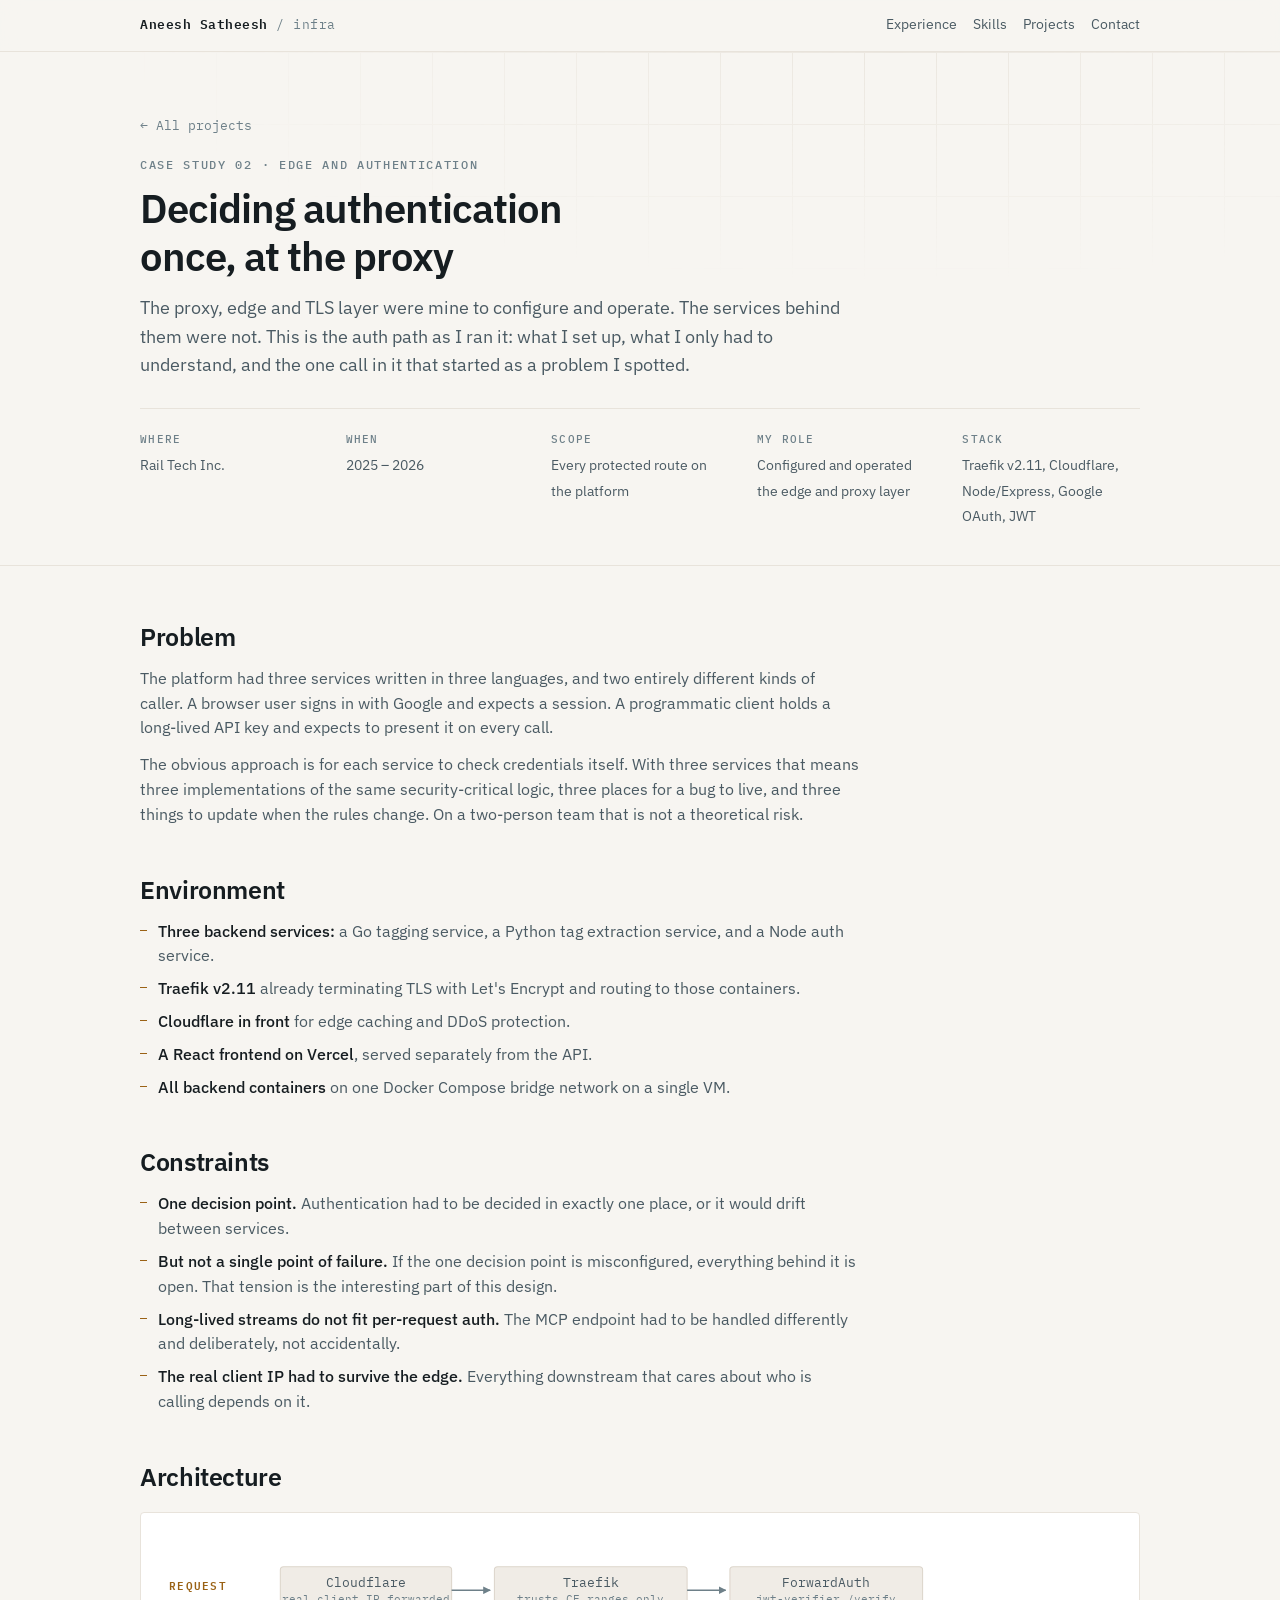
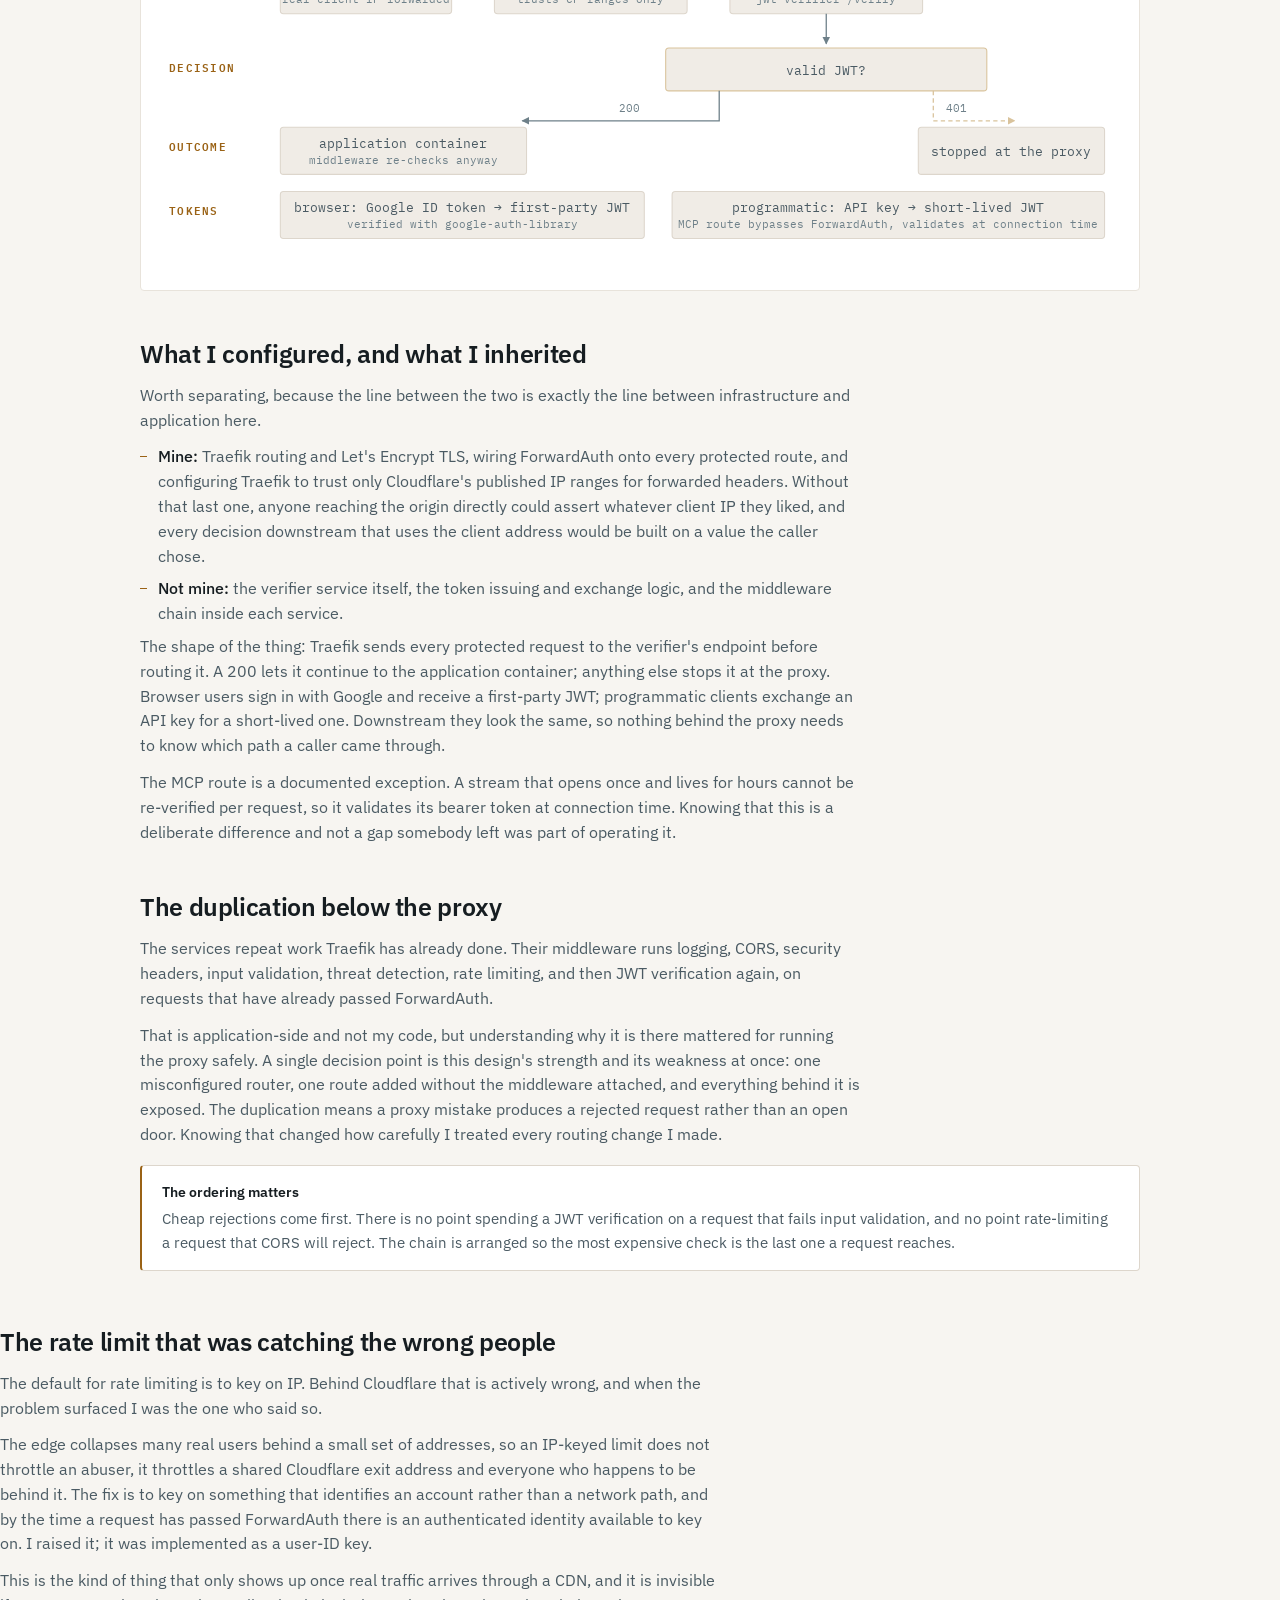
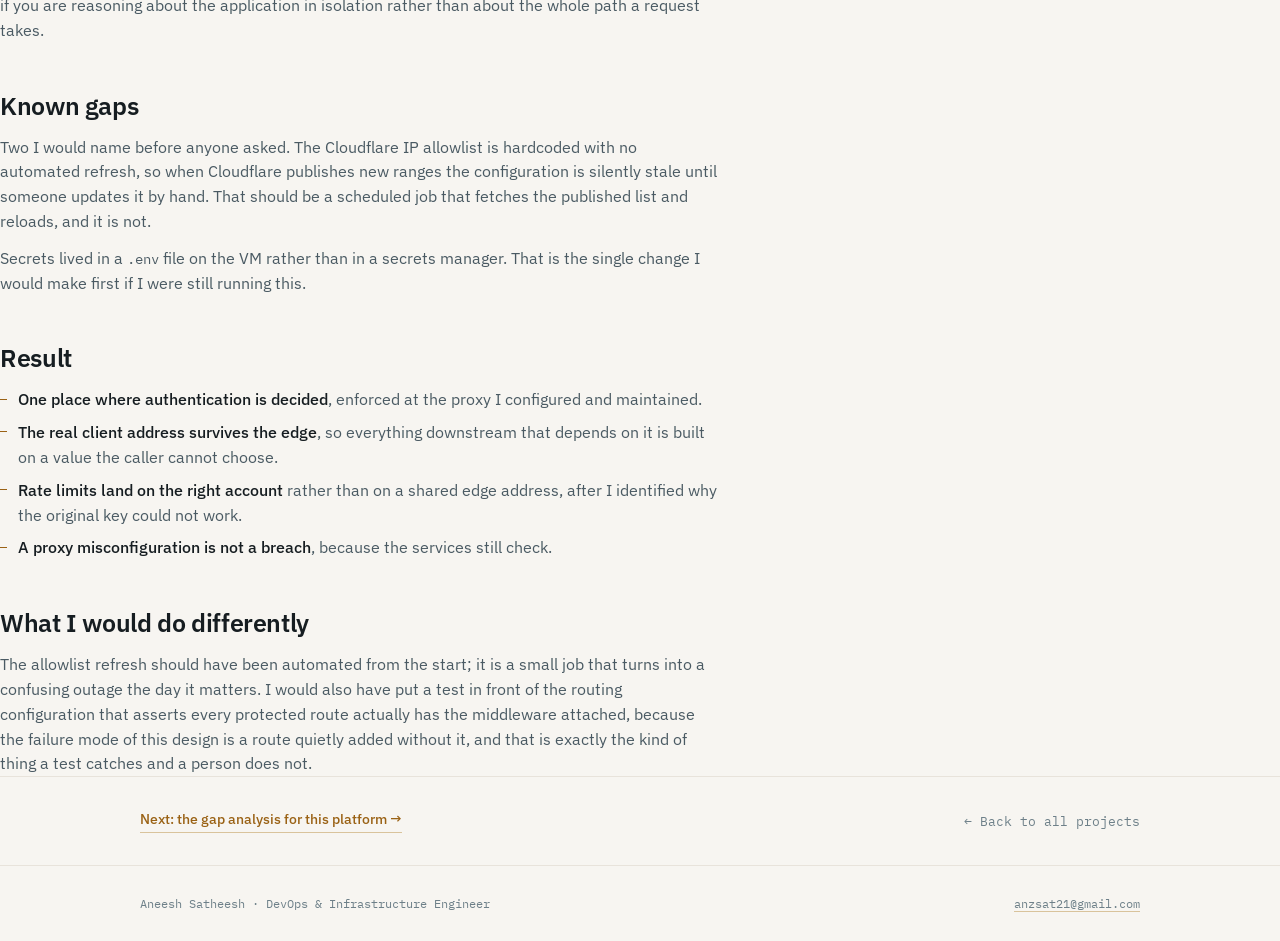
==== commit e62f30d5: "edge-auth file edits to operated, not built" ====
--- a/case-studies/edge-auth.html
+++ b/case-studies/edge-auth.html
@@ -44,16 +44,16 @@
     <p class="eyebrow">Case study 02 &middot; Edge and authentication</p>
     <h1>Deciding authentication once, at the proxy</h1>
     <p class="lede">
-      Two client types with nothing in common: people signing in with Google, and programmatic
-      clients holding an API key. One place to decide whether a request gets through, and a
-      deliberate refusal to fully trust that decision.
+      The proxy, edge and TLS layer were mine to configure and operate. The services behind them
+      were not. This is the auth path as I ran it: what I set up, what I only had to understand,
+      and the one call in it that started as a problem I spotted.
     </p>
 
     <div class="cs-facts">
       <div><b>Where</b><span>Rail Tech Inc.</span></div>
       <div><b>When</b><span>2025 &ndash; 2026</span></div>
       <div><b>Scope</b><span>Every protected route on the platform</span></div>
-      <div><b>My role</b><span>Owned the edge and auth path</span></div>
+      <div><b>My role</b><span>Configured and operated the edge and proxy layer</span></div>
       <div><b>Stack</b><span>Traefik v2.11, Cloudflare, Node/Express, Google OAuth, JWT</span></div>
     </div>
   </div>
@@ -161,31 +161,49 @@
       </div>
     </div>
 
-    <div class="cs-block">
-      <h2>Implementation</h2>
-      <ul>
-        <li><strong>ForwardAuth as the gate.</strong> Traefik sends every protected request to the verifier's endpoint first. A 200 lets it continue to the application container; anything else stops it at the proxy. The application containers never see an unauthenticated request on those routes.</li>
-        <li><strong>Two ways in, one token out.</strong> Browser users sign in with Google, their ID token is verified, and they receive a first-party JWT. Programmatic clients exchange an API key for a short-lived JWT. Downstream, both look the same, so nothing behind the proxy needs to know which path a caller came through.</li>
-        <li><strong>Short-lived tokens from long-lived keys.</strong> The API key is the thing a user stores; the JWT is what travels. A leaked token expires on its own, a leaked key can be revoked.</li>
-        <li><strong>Traefik trusts only Cloudflare's ranges</strong> for forwarded headers. Without that, anyone reaching the origin directly could assert whatever client IP they liked, and every decision downstream that uses the client address would be built on a value the caller chose.</li>
-        <li><strong>The MCP route is a deliberate exception,</strong> documented as one. A stream that opens once and lives for hours cannot be re-verified per request, so it validates its bearer token at connection time. The important thing is that this is a decision with a reason, not a gap someone left.</li>
-      </ul>
-    </div>
-
-    <div class="cs-block">
-      <h2>Defence in depth, and why the duplication is on purpose</h2>
-      <p>
-        The service middleware repeats work Traefik has already done. The chain runs logging,
-        CORS, security headers, input validation, threat detection, rate limiting, and then JWT
+<div class="cs-block">
+      <h2>What I configured, and what I inherited</h2>
+      <p>
+        Worth separating, because the line between the two is exactly the line between
+        infrastructure and application here.
+      </p>
+      <ul>
+        <li><strong>Mine:</strong> Traefik routing and Let's Encrypt TLS, wiring ForwardAuth onto every protected route, and configuring Traefik to trust only Cloudflare's published IP ranges for forwarded headers. Without that last one, anyone reaching the origin directly could assert whatever client IP they liked, and every decision downstream that uses the client address would be built on a value the caller chose.</li>
+        <li><strong>Not mine:</strong> the verifier service itself, the token issuing and exchange logic, and the middleware chain inside each service.</li>
+      </ul>
+      <p>
+        The shape of the thing: Traefik sends every protected request to the verifier's endpoint
+        before routing it. A 200 lets it continue to the application container; anything else stops
+        it at the proxy. Browser users sign in with Google and receive a first-party JWT;
+        programmatic clients exchange an API key for a short-lived one. Downstream they look the
+        same, so nothing behind the proxy needs to know which path a caller came through.
+      </p>
+      <p>
+        The MCP route is a documented exception. A stream that opens once and lives for hours
+        cannot be re-verified per request, so it validates its bearer token at connection time.
+        Knowing that this is a deliberate difference and not a gap somebody left was part of
+        operating it.
+      </p>
+    </div>
+
+
+
+    <div class="cs-block">
+      <h2>The duplication below the proxy</h2>
+      <p>
+        The services repeat work Traefik has already done. Their middleware runs logging, CORS,
+        security headers, input validation, threat detection, rate limiting, and then JWT
         verification again, on requests that have already passed ForwardAuth.
       </p>
       <p>
-        That looks redundant and it is, intentionally. The single decision point is the design's
-        strength and its weakness at once: one misconfigured Traefik router, one route added
-        without the middleware attached, and everything behind it is exposed. Re-checking inside
-        the service means a proxy mistake produces a rejected request rather than an open door.
-        The cost is a few microseconds per request. The alternative cost is the whole platform.
-      </p>
+        That is application-side and not my code, but understanding why it is there mattered for
+        running the proxy safely. A single decision point is this design's strength and its
+        weakness at once: one misconfigured router, one route added without the middleware
+        attached, and everything behind it is exposed. The duplication means a proxy mistake
+        produces a rejected request rather than an open door. Knowing that changed how carefully I
+        treated every routing change I made.
+      </p>
+    </div>
       <div class="callout">
         <b>The ordering matters</b>
         Cheap rejections come first. There is no point spending a JWT verification on a request
@@ -195,17 +213,23 @@
     </div>
 
     <div class="cs-block">
-      <h2>Rate limiting by user, not by address</h2>
-      <p>
-        The default for rate limiting is to key on IP. Behind Cloudflare that is actively wrong.
+      <h2>The rate limit that was catching the wrong people</h2>
+      <p>
+        The default for rate limiting is to key on IP. Behind Cloudflare that is actively wrong,
+        and when the problem surfaced I was the one who said so.
+      </p>
+      <p>
         The edge collapses many real users behind a small set of addresses, so an IP-keyed limit
-        throttles a shared address: the abuser and everyone who happens to exit through the same
-        Cloudflare node.
-      </p>
-      <p>
-        Keying on user ID works because, by the time a request has passed ForwardAuth, there is
-        an authenticated identity to key on. The limit then applies to the account doing the
-        work, which is the thing you actually want to limit.
+        does not throttle an abuser, it throttles a shared Cloudflare exit address and everyone
+        who happens to be behind it. The fix is to key on something that identifies an account
+        rather than a network path, and by the time a request has passed ForwardAuth there is an
+        authenticated identity available to key on. I raised it; it was implemented as a user-ID
+        key.
+      </p>
+      <p>
+        This is the kind of thing that only shows up once real traffic arrives through a CDN, and
+        it is invisible if you are reasoning about the application in isolation rather than about
+        the whole path a request takes.
       </p>
     </div>
 
@@ -226,10 +250,10 @@
     <div class="cs-block">
       <h2>Result</h2>
       <ul>
-        <li><strong>One place where authentication is decided</strong>, and one service to change when the rules change.</li>
-        <li><strong>Two credential types, one downstream identity</strong>, so services do not carry auth branching.</li>
+        <li><strong>One place where authentication is decided</strong>, enforced at the proxy I configured and maintained.</li>
+        <li><strong>The real client address survives the edge</strong>, so everything downstream that depends on it is built on a value the caller cannot choose.</li>
+        <li><strong>Rate limits land on the right account</strong> rather than on a shared edge address, after I identified why the original key could not work.</li>
         <li><strong>A proxy misconfiguration is not a breach</strong>, because the services still check.</li>
-        <li><strong>Rate limits that land on the right account</strong> instead of on a shared edge address.</li>
       </ul>
     </div>
 
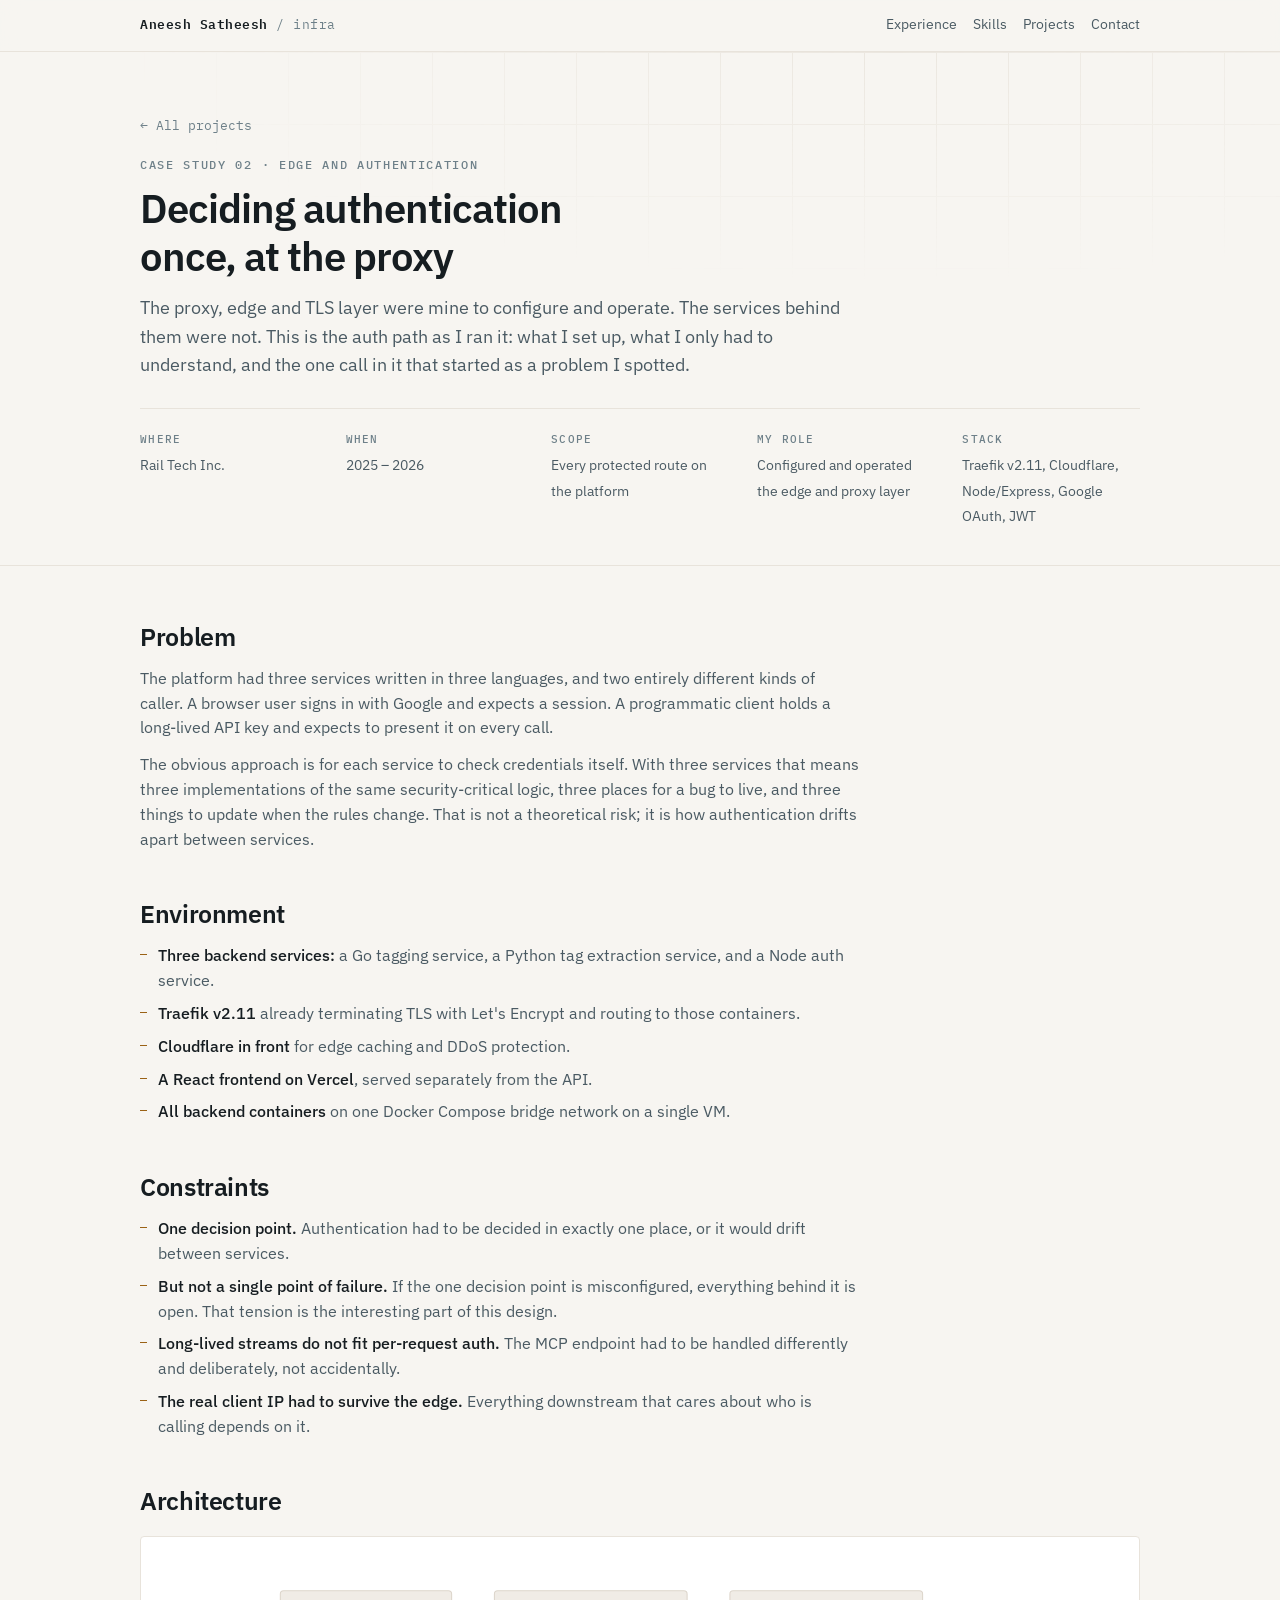
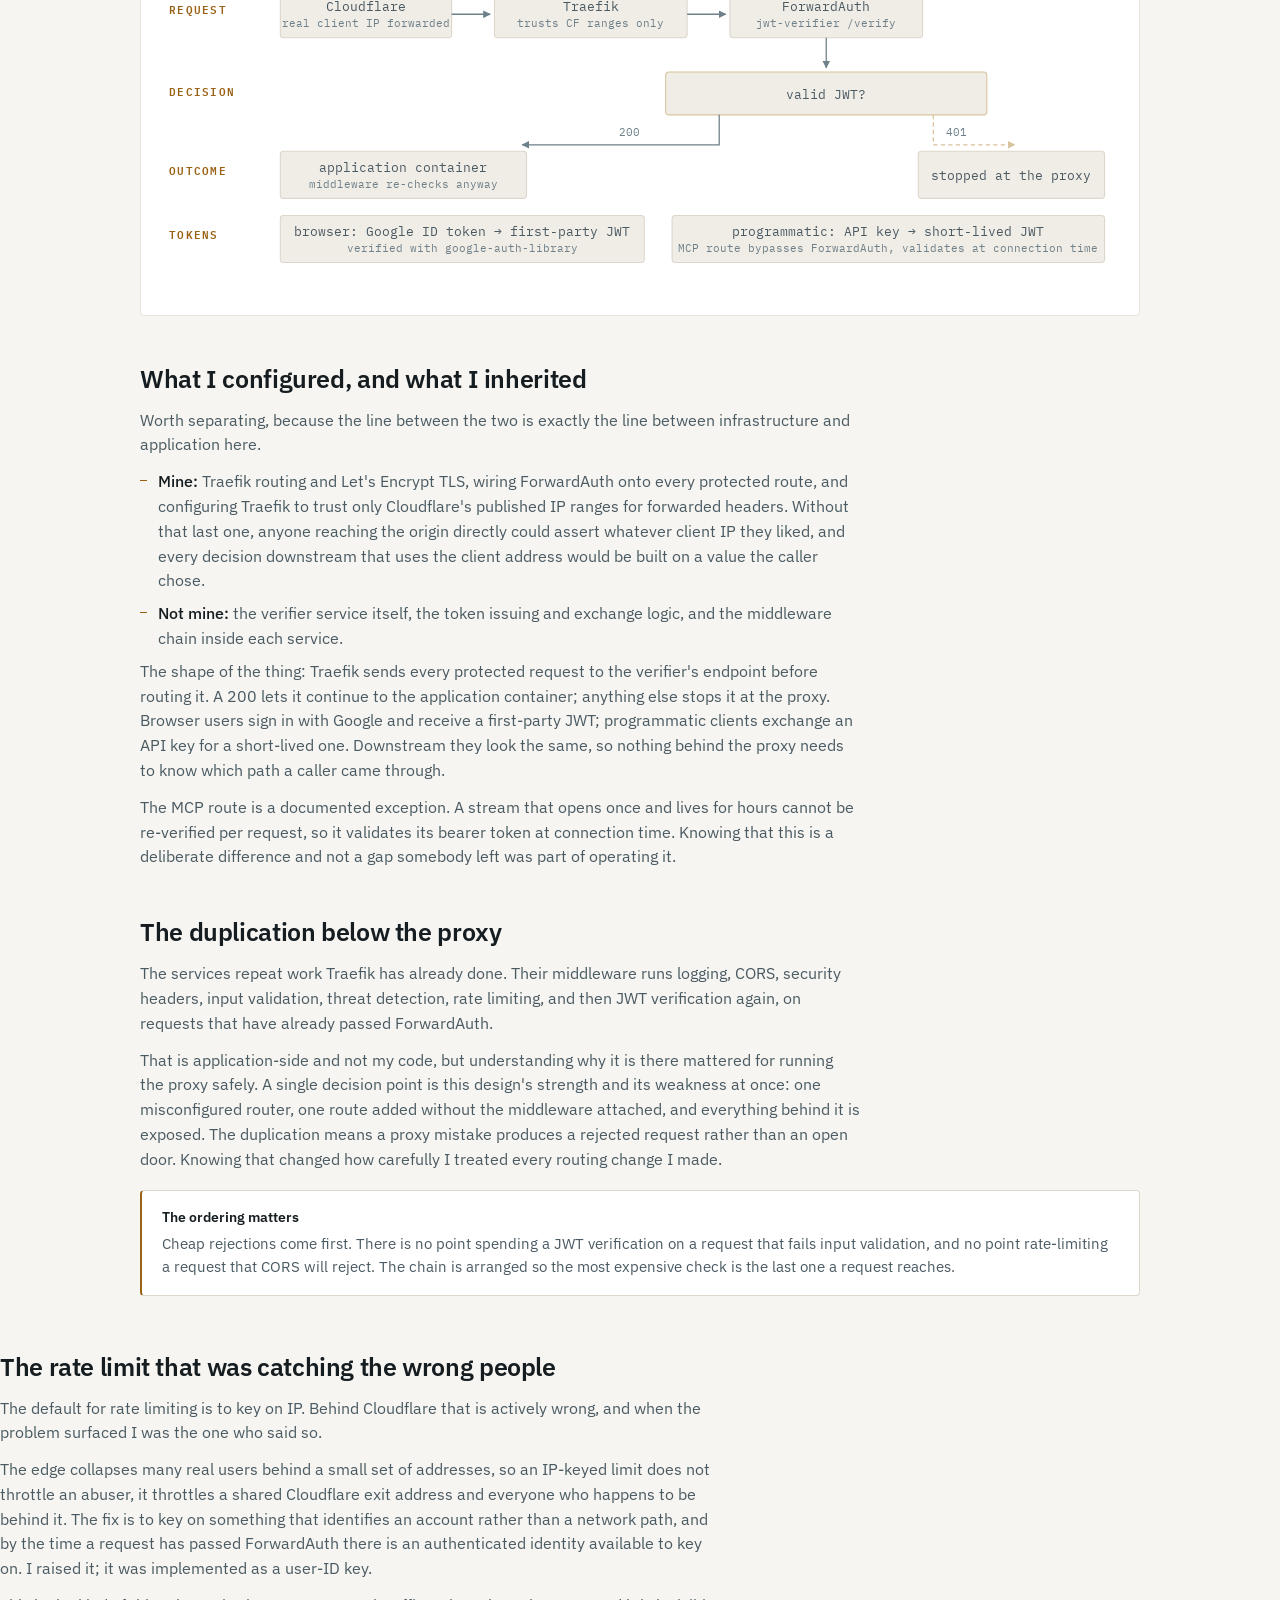
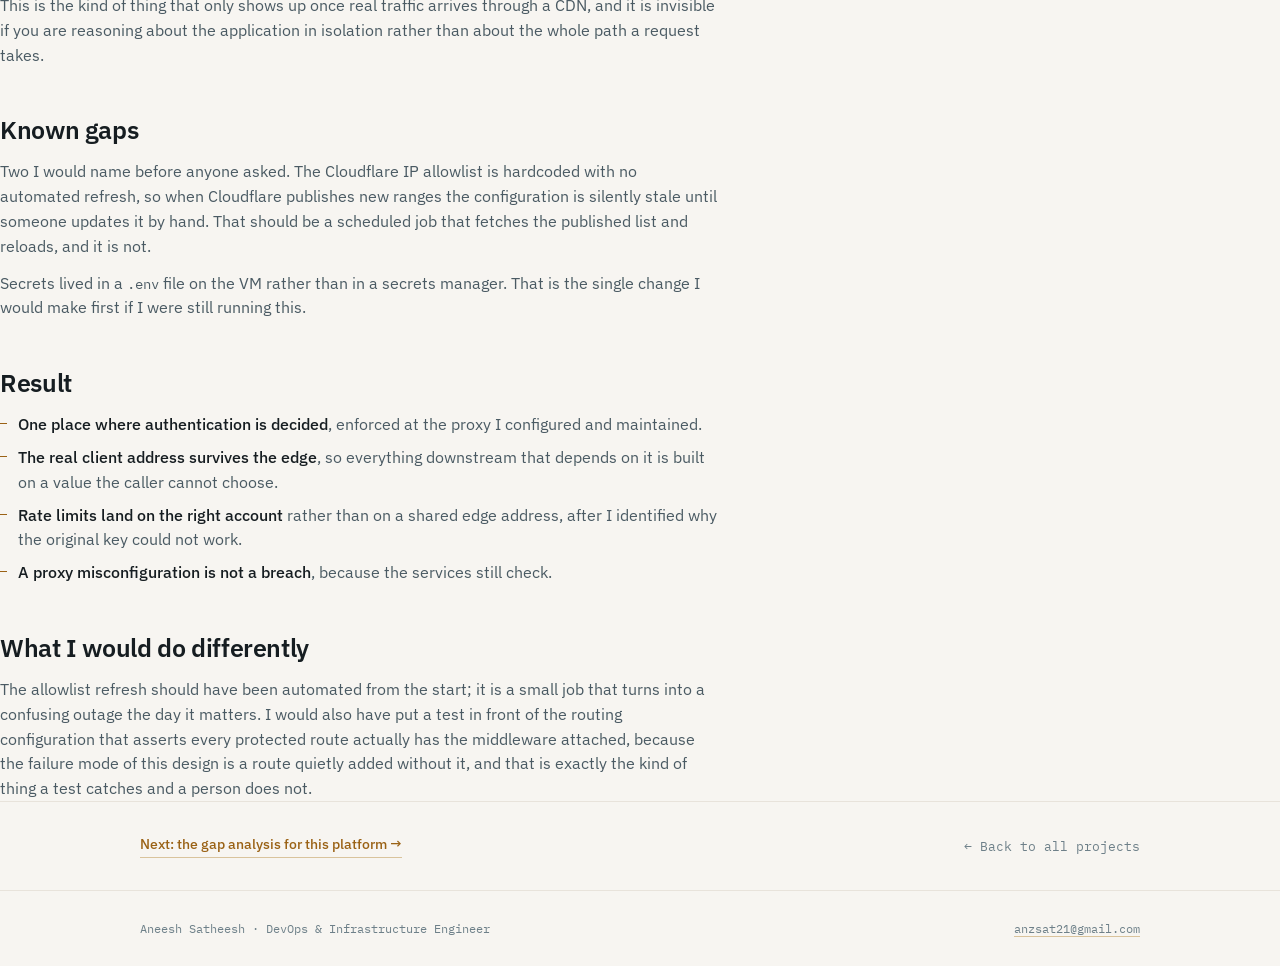
==== commit 6267f4e7: "New repo added, removed some references and fix stale links" ====
--- a/case-studies/edge-auth.html
+++ b/case-studies/edge-auth.html
@@ -72,8 +72,8 @@
       <p>
         The obvious approach is for each service to check credentials itself. With three services
         that means three implementations of the same security-critical logic, three places for a
-        bug to live, and three things to update when the rules change. On a two-person team that
-        is not a theoretical risk.
+        bug to live, and three things to update when the rules change. That
+        is not a theoretical risk; it is how authentication drifts apart between services.
       </p>
     </div>
 
